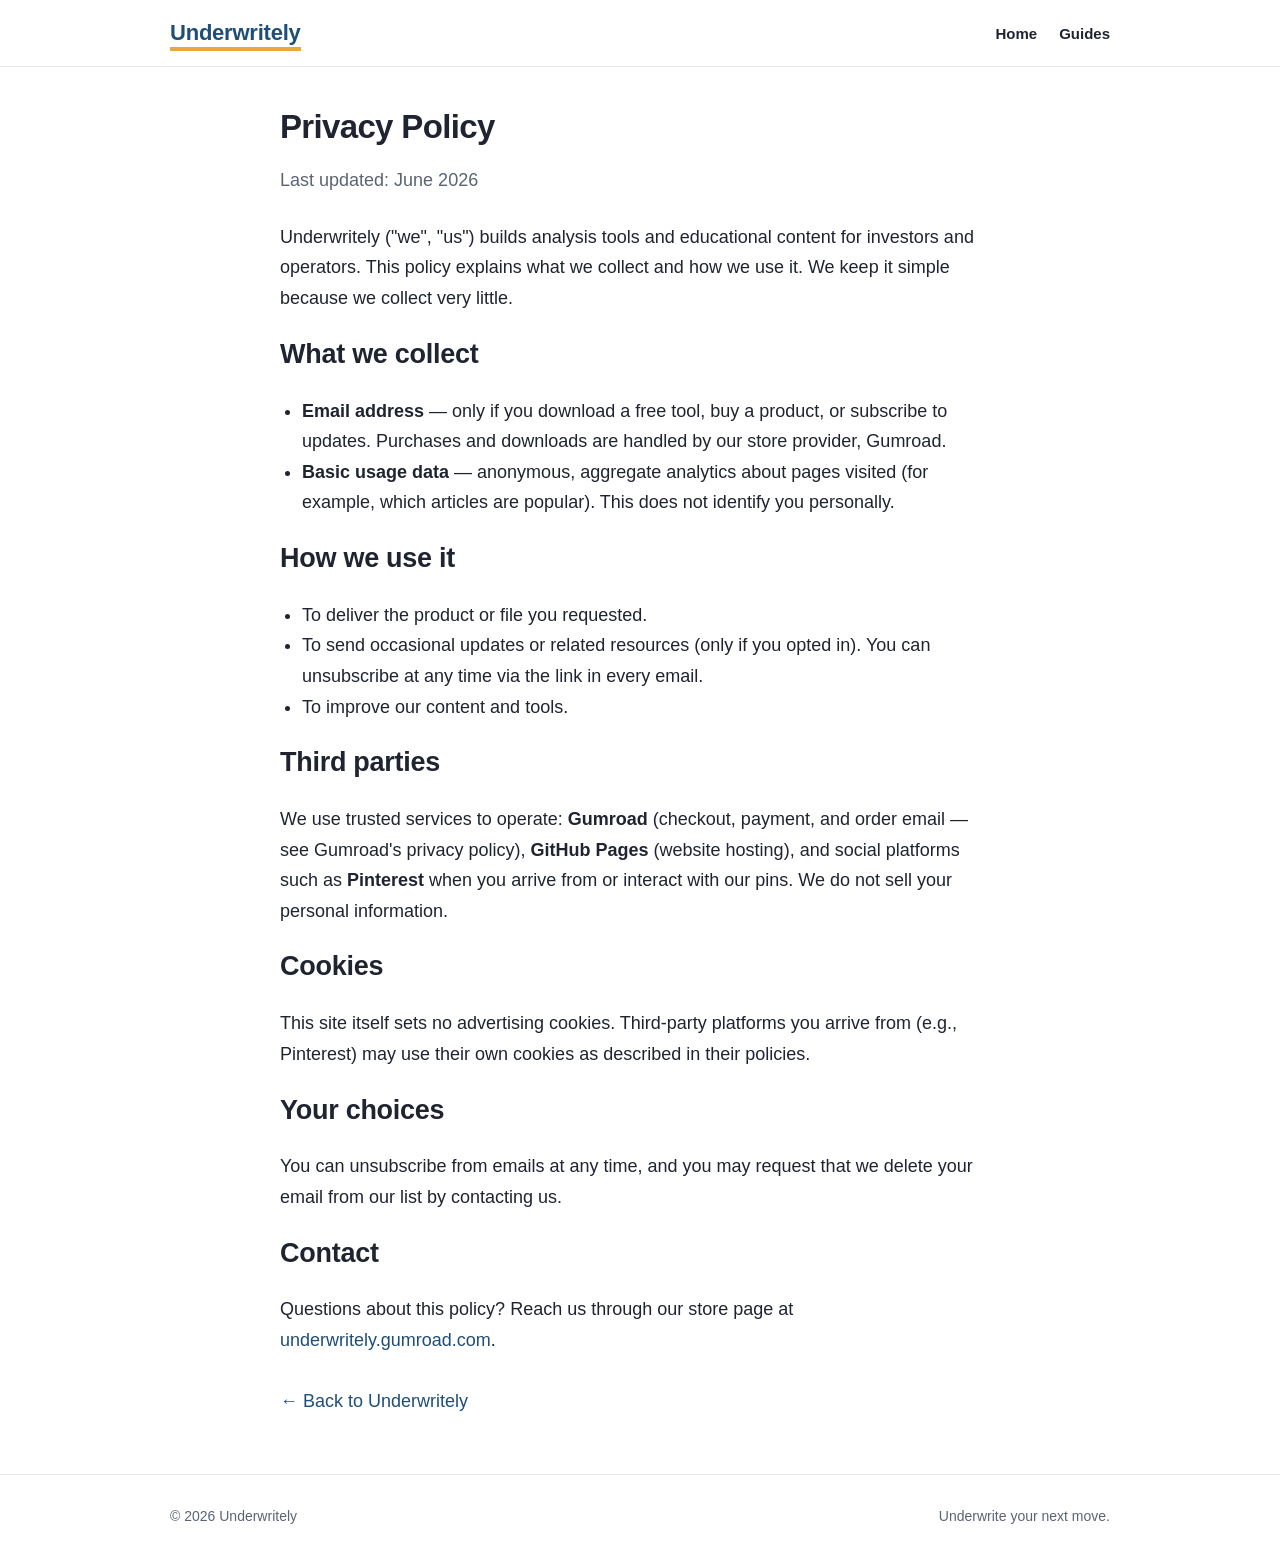
==== privacy.html @ 03f7e379 "Launch Underwritely site: homepage, 2 STR guides, privacy policy Co-Authored-By: Claude Opus 4.8 <no" ====
<!doctype html>
<html lang="en">
<head>
<meta charset="utf-8">
<meta name="viewport" content="width=device-width,initial-scale=1">
<title>Privacy Policy — Underwritely</title>
<meta name="description" content="Underwritely's privacy policy: what we collect, how we use it, and your choices.">
<link rel="canonical" href="https://underwritely.github.io/privacy.html">
<meta name="robots" content="noindex">
<link rel="stylesheet" href="assets/style.css">
</head>
<body>
<header class="site"><div class="wrap">
  <a href="index.html"><span class="brandmark">Underwritely</span></a>
  <nav><a href="index.html">Home</a><a href="index.html#guides">Guides</a></nav>
</div></header>

<div class="wrap"><article class="post">
<h1>Privacy Policy</h1>
<p class="meta">Last updated: June 2026</p>

<p>Underwritely ("we", "us") builds analysis tools and educational content for investors and operators. This policy explains what we collect and how we use it. We keep it simple because we collect very little.</p>

<h2>What we collect</h2>
<ul>
<li><strong>Email address</strong> — only if you download a free tool, buy a product, or subscribe to updates. Purchases and downloads are handled by our store provider, Gumroad.</li>
<li><strong>Basic usage data</strong> — anonymous, aggregate analytics about pages visited (for example, which articles are popular). This does not identify you personally.</li>
</ul>

<h2>How we use it</h2>
<ul>
<li>To deliver the product or file you requested.</li>
<li>To send occasional updates or related resources (only if you opted in). You can unsubscribe at any time via the link in every email.</li>
<li>To improve our content and tools.</li>
</ul>

<h2>Third parties</h2>
<p>We use trusted services to operate: <strong>Gumroad</strong> (checkout, payment, and order email — see Gumroad's privacy policy), <strong>GitHub Pages</strong> (website hosting), and social platforms such as <strong>Pinterest</strong> when you arrive from or interact with our pins. We do not sell your personal information.</p>

<h2>Cookies</h2>
<p>This site itself sets no advertising cookies. Third-party platforms you arrive from (e.g., Pinterest) may use their own cookies as described in their policies.</p>

<h2>Your choices</h2>
<p>You can unsubscribe from emails at any time, and you may request that we delete your email from our list by contacting us.</p>

<h2>Contact</h2>
<p>Questions about this policy? Reach us through our store page at <a href="https://underwritely.gumroad.com/">underwritely.gumroad.com</a>.</p>

<p style="margin-top:30px"><a href="index.html">← Back to Underwritely</a></p>
</article></div>

<footer class="site"><div class="wrap">
  <span>© 2026 Underwritely</span><span>Underwrite your next move.</span>
</div></footer>
</body>
</html>
---- assets/style.css ----
:root{
  --navy:#1F4E78; --navy-dark:#163A5A; --gold:#E8A93B; --ink:#1F2430;
  --muted:#5B6472; --line:#E3E7EF; --bg:#FFFFFF; --soft:#F3F6FB;
  --radius:14px; --wrap:760px;
}
*{box-sizing:border-box}
html{scroll-behavior:smooth}
body{margin:0;color:var(--ink);background:var(--bg);
  font-family:-apple-system,BlinkMacSystemFont,"Segoe UI","Helvetica Neue",Arial,sans-serif;
  line-height:1.7;font-size:18px;-webkit-font-smoothing:antialiased}
a{color:var(--navy);text-decoration:none}
a:hover{text-decoration:underline}
.wrap{max-width:var(--wrap);margin:0 auto;padding:0 20px}
header.site{border-bottom:1px solid var(--line);background:#fff;position:sticky;top:0;z-index:10}
header.site .wrap{display:flex;align-items:center;justify-content:space-between;height:66px;max-width:980px}
header.site img{height:38px;display:block}
.brandmark{font-weight:800;font-size:22px;color:var(--navy);letter-spacing:-.01em;border-bottom:4px solid var(--gold);padding-bottom:2px}
nav a{color:var(--ink);font-weight:600;font-size:15px;margin-left:22px}
.hero{background:linear-gradient(180deg,var(--soft),#fff);padding:64px 0 48px;text-align:center}
.hero .brandmark{font-size:46px;border-bottom-width:7px;padding-bottom:6px}
.hero p.tag{font-size:20px;color:var(--navy);font-weight:600;margin:22px 0 6px}
.hero p.lead{font-size:19px;color:var(--muted);max-width:620px;margin:0 auto 26px}
.btn{display:inline-block;background:var(--navy);color:#fff;font-weight:700;padding:14px 26px;border-radius:999px;font-size:17px}
.btn:hover{background:var(--navy-dark);text-decoration:none}
.btn.gold{background:var(--gold);color:var(--navy)}
.pill{display:inline-block;background:#EAF0F8;color:var(--navy);font-weight:700;font-size:13px;padding:6px 14px;border-radius:999px;margin-bottom:18px}
section{padding:46px 0}
h2{font-size:27px;letter-spacing:-.01em;margin:0 0 16px}
h3{font-size:20px;margin:26px 0 8px}
.grid{display:grid;grid-template-columns:repeat(3,1fr);gap:18px;margin-top:8px}
.card{border:1px solid var(--line);border-radius:var(--radius);padding:22px;background:#fff}
.card h3{margin:0 0 6px;font-size:18px}
.card p{margin:0;color:var(--muted);font-size:15px}
.center{text-align:center}
table{border-collapse:collapse;width:100%;margin:18px 0;font-size:16px}
th,td{border:1px solid var(--line);padding:10px 12px;text-align:left;vertical-align:top}
th{background:var(--soft)}
blockquote{border-left:4px solid var(--gold);margin:20px 0;padding:6px 18px;color:var(--muted);background:var(--soft)}
.cta{background:var(--soft);border:1px solid var(--line);border-radius:var(--radius);padding:30px;text-align:center;margin:34px 0}
.cta h2{margin-top:0}
article.post{padding:40px 0 10px}
article.post h1{font-size:33px;line-height:1.22;letter-spacing:-.02em;margin:0 0 10px}
.meta{color:var(--muted);font-size:15px;margin-bottom:26px}
article.post p,article.post li{font-size:18px}
article.post ul,article.post ol{padding-left:22px}
footer.site{border-top:1px solid var(--line);color:var(--muted);font-size:14px;padding:30px 0;margin-top:30px}
footer.site .wrap{max-width:980px;display:flex;justify-content:space-between;flex-wrap:wrap;gap:10px}
@media(max-width:680px){.hero .brandmark{font-size:34px}.grid{grid-template-columns:1fr}body{font-size:17px}nav a{margin-left:14px;font-size:14px}}
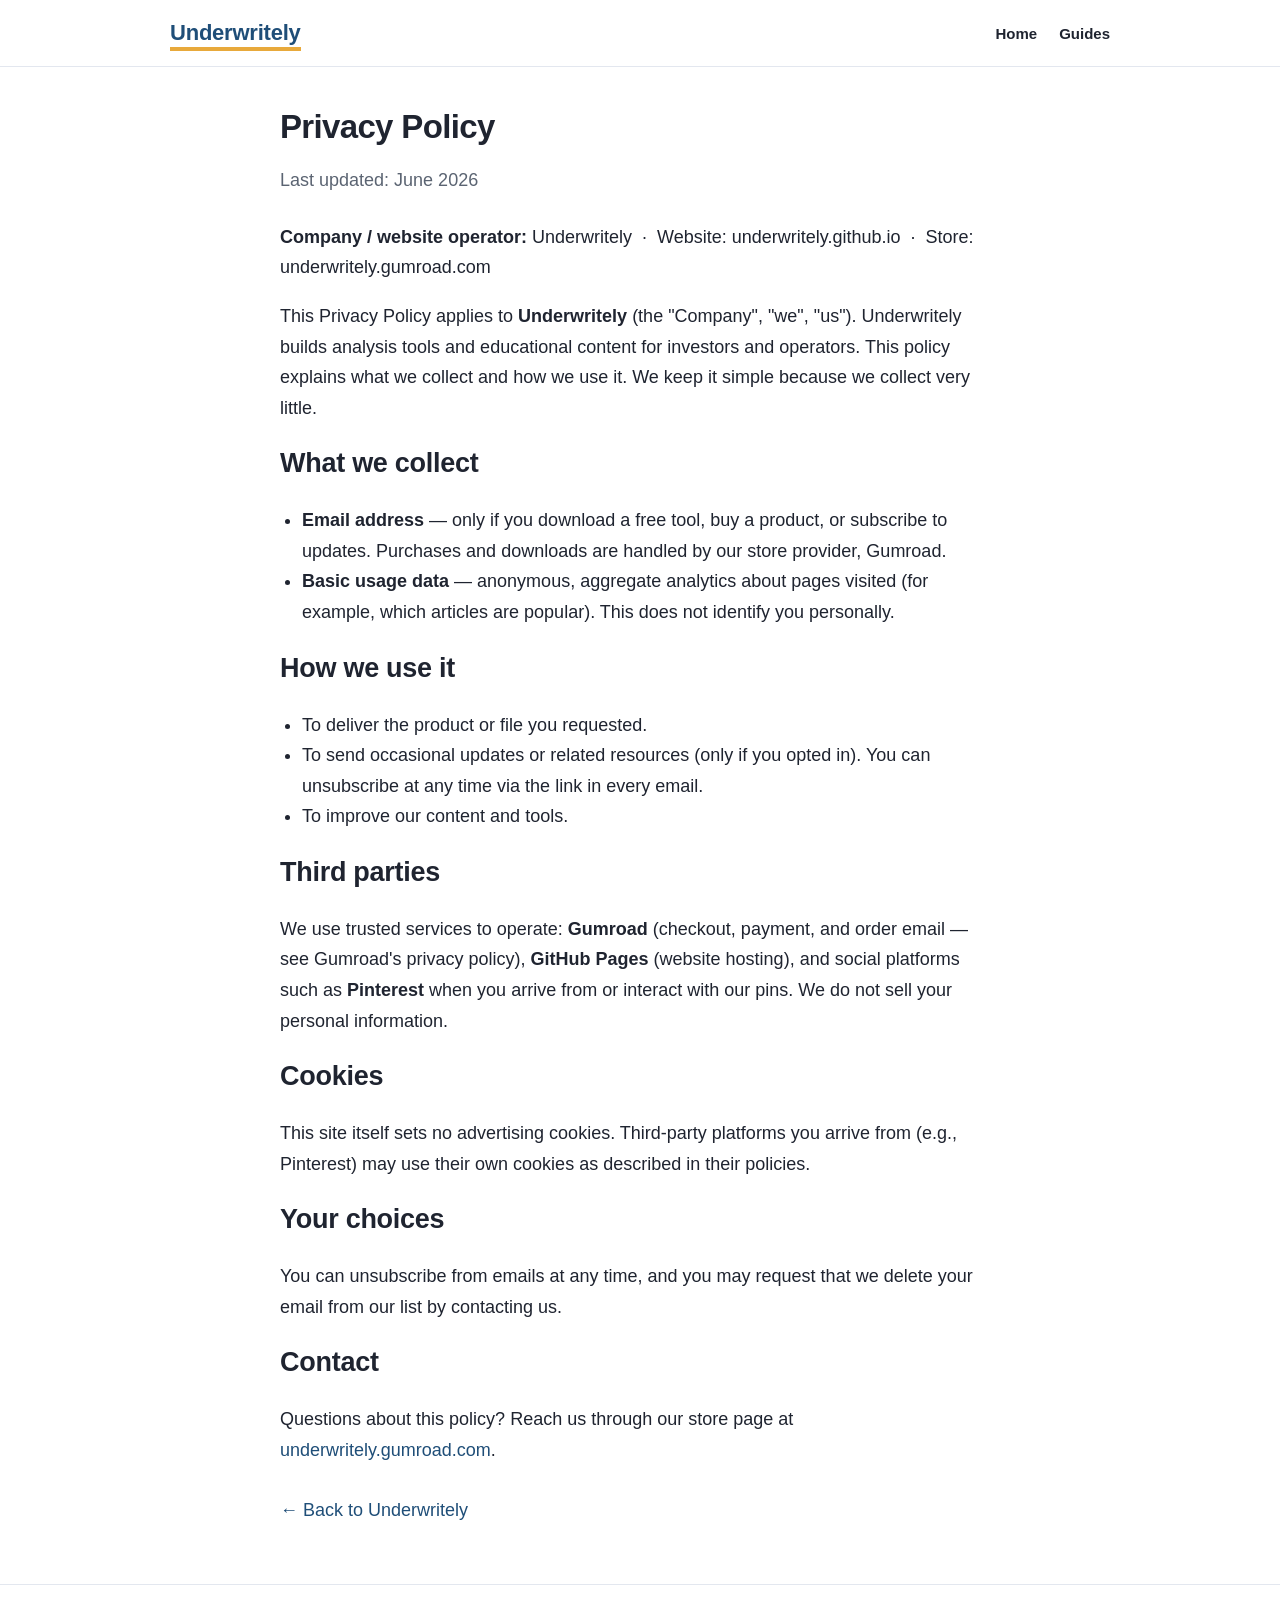
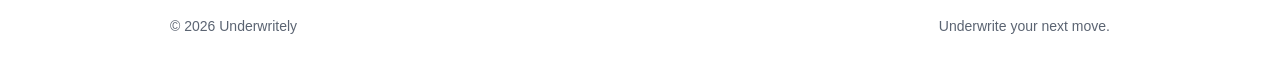
==== commit 1e5616a6: "Add explicit company name to privacy policy (Pinterest) Co-Authored-By: Claude Opus 4.8 <noreply@ant" ====
--- a/privacy.html
+++ b/privacy.html
@@ -19,7 +19,9 @@
 <h1>Privacy Policy</h1>
 <p class="meta">Last updated: June 2026</p>
 
-<p>Underwritely ("we", "us") builds analysis tools and educational content for investors and operators. This policy explains what we collect and how we use it. We keep it simple because we collect very little.</p>
+<p><strong>Company / website operator:</strong> Underwritely &nbsp;·&nbsp; Website: underwritely.github.io &nbsp;·&nbsp; Store: underwritely.gumroad.com</p>
+
+<p>This Privacy Policy applies to <strong>Underwritely</strong> (the "Company", "we", "us"). Underwritely builds analysis tools and educational content for investors and operators. This policy explains what we collect and how we use it. We keep it simple because we collect very little.</p>
 
 <h2>What we collect</h2>
 <ul>
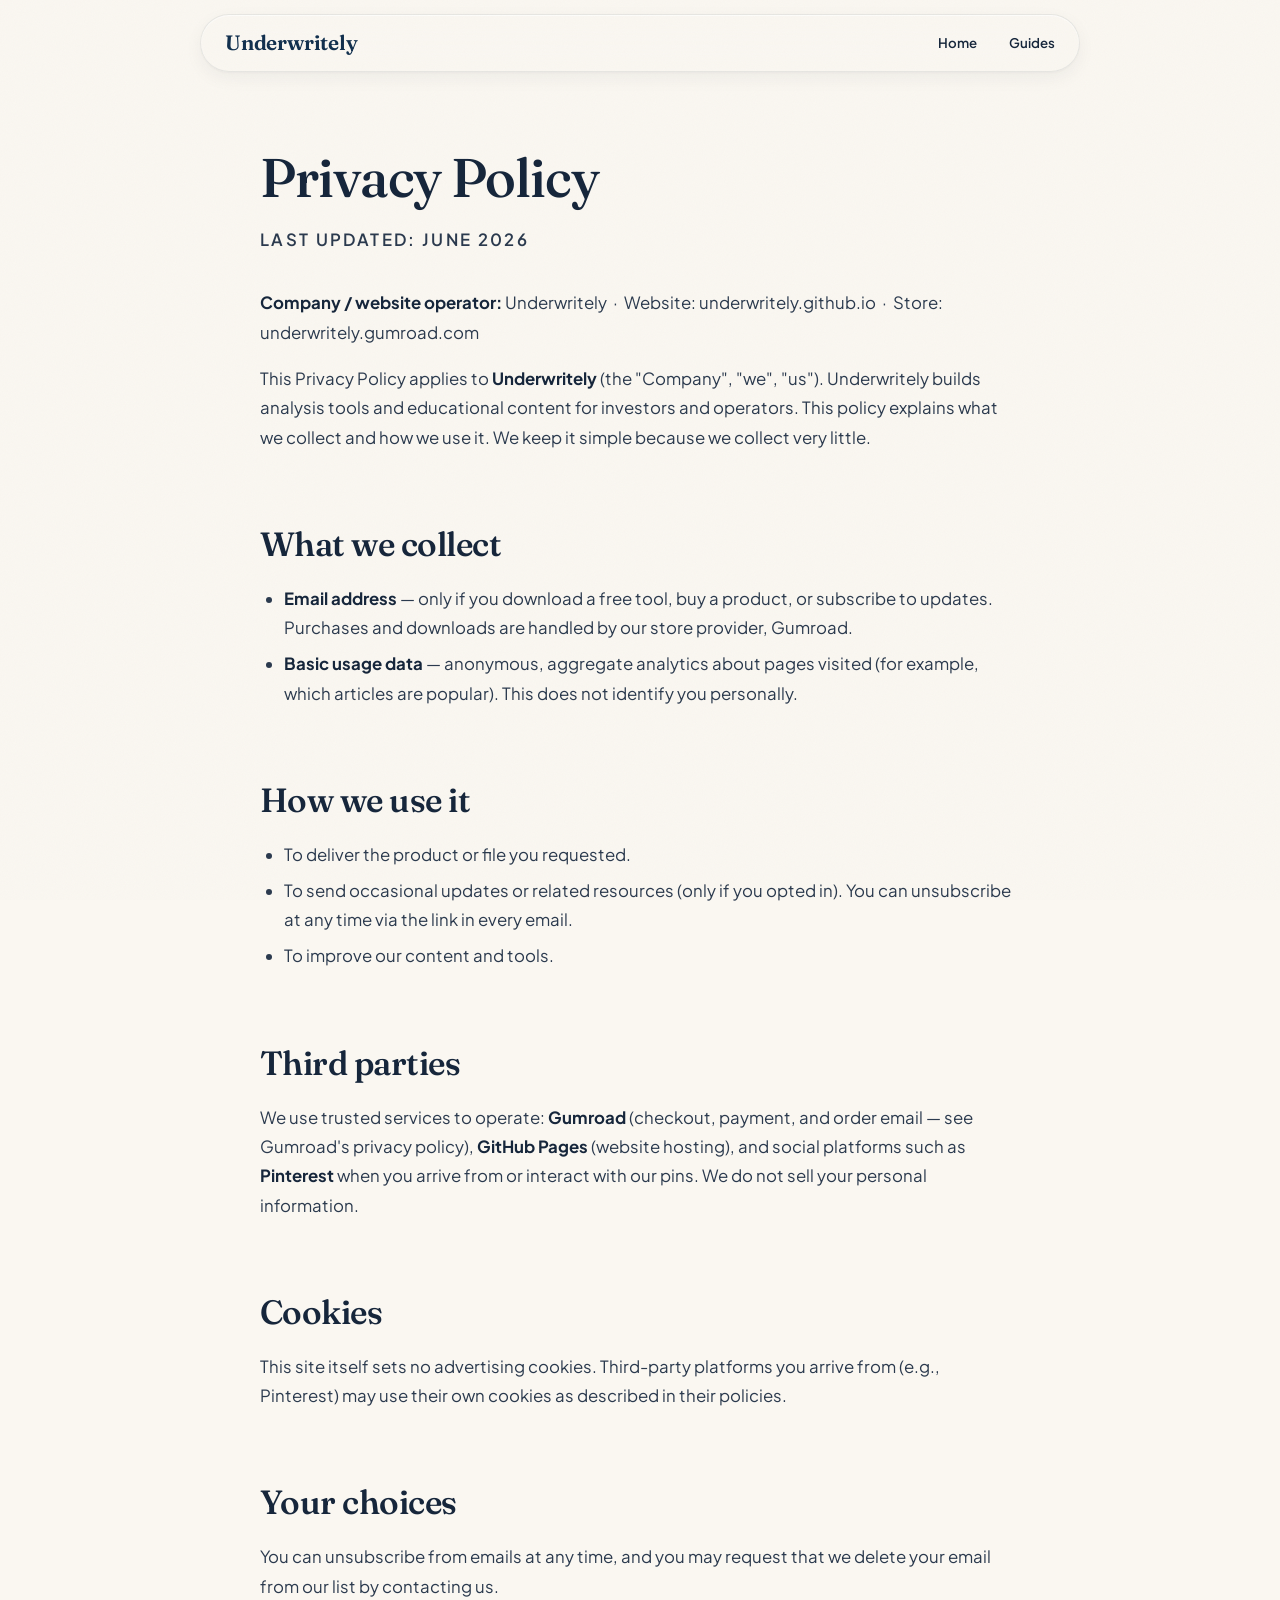
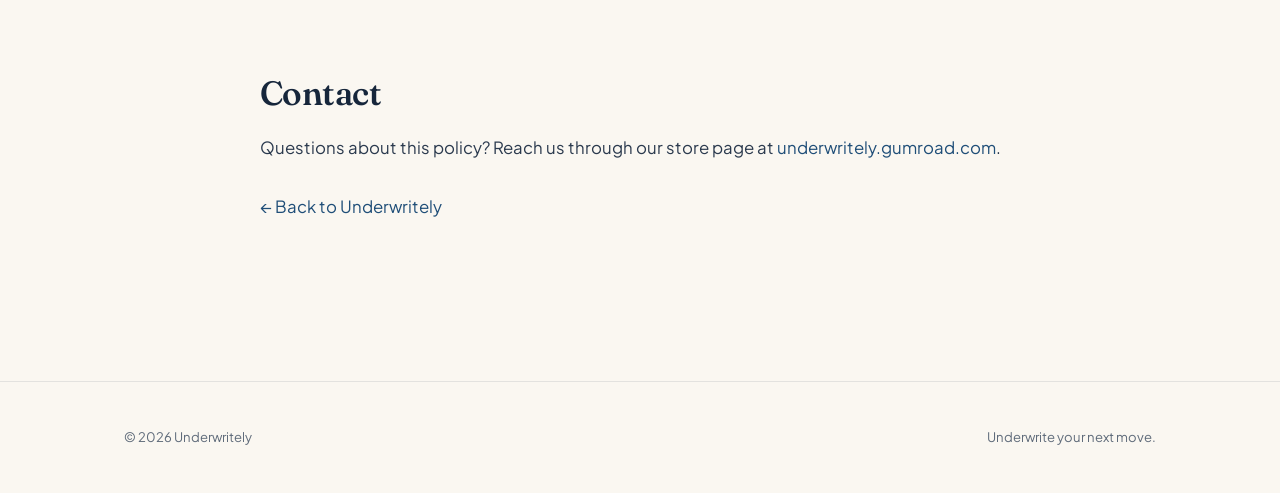
==== commit a67487ff: "feat: redesign site with editorial luxury design system - Rewrite shared stylesheet: Fraunces/Plus J" ====
--- a/privacy.html
+++ b/privacy.html
@@ -6,7 +6,9 @@
 <title>Privacy Policy — Underwritely</title>
 <meta name="description" content="Underwritely's privacy policy: what we collect, how we use it, and your choices.">
 <link rel="canonical" href="https://underwritely.github.io/privacy.html">
-<meta name="robots" content="noindex">
+<link rel="preconnect" href="https://fonts.googleapis.com">
+<link rel="preconnect" href="https://fonts.gstatic.com" crossorigin>
+<link href="https://fonts.googleapis.com/css2?family=Fraunces:ital,opsz,wght,9..144,400..700;1,9..144,400..700&family=Plus+Jakarta+Sans:wght..800&display=swap" rel="stylesheet">
 <link rel="stylesheet" href="assets/style.css">
 </head>
 <body>
--- a/assets/style.css
+++ b/assets/style.css
@@ -1,48 +1,431 @@
+/* ============================================================
+   Underwritely — Editorial Luxury design system
+   Warm paper, high-contrast serif display, navy/gold brand.
+   All legacy class names preserved (blog + privacy compatible).
+   ============================================================ */
+
 :root{
-  --navy:#1F4E78; --navy-dark:#163A5A; --gold:#E8A93B; --ink:#1F2430;
-  --muted:#5B6472; --line:#E3E7EF; --bg:#FFFFFF; --soft:#F3F6FB;
-  --radius:14px; --wrap:760px;
-}
+  /* palette */
+  --paper:#FAF7F1;
+  --paper-deep:#F2EDE2;
+  --ink:#16263B;
+  --navy:#1F4E78;
+  --navy-deep:#12304E;
+  --gold:#E8A93B;
+  --gold-soft:#F6E3BF;
+  --green:#2E7D32;
+  --red:#C62828;
+  --muted:#5F6B7A;
+  --hairline:rgba(22,38,59,.10);
+  --hairline-soft:rgba(22,38,59,.06);
+
+  /* legacy aliases (blog pages reference these) */
+  --soft:var(--paper-deep);
+  --line:var(--hairline);
+  --bg:var(--paper);
+  --navy-dark:var(--navy-deep);
+  --radius:1.25rem;
+
+  /* type */
+  --font-display:"Fraunces",Georgia,"Times New Roman",serif;
+  --font-body:"Plus Jakarta Sans","Avenir Next","Segoe UI",sans-serif;
+  --text-base:clamp(1.0rem,.95rem + .3vw,1.125rem);
+  --text-display:clamp(2.75rem,1.4rem + 5.2vw,5.25rem);
+  --text-h2:clamp(1.9rem,1.3rem + 2.2vw,2.9rem);
+
+  /* rhythm */
+  --space-section:clamp(5rem,3.5rem + 6vw,9rem);
+  --wrap:1080px;
+  --wrap-prose:760px;
+
+  /* motion */
+  --ease-lux:cubic-bezier(.32,.72,0,1);
+  --dur:.7s;
+
+  /* depth — soft diffused, never harsh */
+  --shadow-float:
+    0 1px 2px rgba(22,38,59,.04),
+    0 10px 30px rgba(22,38,59,.07),
+    0 30px 80px rgba(22,38,59,.08);
+  --shadow-rest:
+    0 1px 2px rgba(22,38,59,.03),
+    0 6px 18px rgba(22,38,59,.05);
+}
+
 *{box-sizing:border-box}
 html{scroll-behavior:smooth}
-body{margin:0;color:var(--ink);background:var(--bg);
-  font-family:-apple-system,BlinkMacSystemFont,"Segoe UI","Helvetica Neue",Arial,sans-serif;
-  line-height:1.7;font-size:18px;-webkit-font-smoothing:antialiased}
-a{color:var(--navy);text-decoration:none}
-a:hover{text-decoration:underline}
-.wrap{max-width:var(--wrap);margin:0 auto;padding:0 20px}
-header.site{border-bottom:1px solid var(--line);background:#fff;position:sticky;top:0;z-index:10}
-header.site .wrap{display:flex;align-items:center;justify-content:space-between;height:66px;max-width:980px}
-header.site img{height:38px;display:block}
-.brandmark{font-weight:800;font-size:22px;color:var(--navy);letter-spacing:-.01em;border-bottom:4px solid var(--gold);padding-bottom:2px}
-nav a{color:var(--ink);font-weight:600;font-size:15px;margin-left:22px}
-.hero{background:linear-gradient(180deg,var(--soft),#fff);padding:64px 0 48px;text-align:center}
-.hero .brandmark{font-size:46px;border-bottom-width:7px;padding-bottom:6px}
-.hero p.tag{font-size:20px;color:var(--navy);font-weight:600;margin:22px 0 6px}
-.hero p.lead{font-size:19px;color:var(--muted);max-width:620px;margin:0 auto 26px}
-.btn{display:inline-block;background:var(--navy);color:#fff;font-weight:700;padding:14px 26px;border-radius:999px;font-size:17px}
-.btn:hover{background:var(--navy-dark);text-decoration:none}
-.btn.gold{background:var(--gold);color:var(--navy)}
-.pill{display:inline-block;background:#EAF0F8;color:var(--navy);font-weight:700;font-size:13px;padding:6px 14px;border-radius:999px;margin-bottom:18px}
-section{padding:46px 0}
-h2{font-size:27px;letter-spacing:-.01em;margin:0 0 16px}
-h3{font-size:20px;margin:26px 0 8px}
-.grid{display:grid;grid-template-columns:repeat(3,1fr);gap:18px;margin-top:8px}
-.card{border:1px solid var(--line);border-radius:var(--radius);padding:22px;background:#fff}
-.card h3{margin:0 0 6px;font-size:18px}
-.card p{margin:0;color:var(--muted);font-size:15px}
+body{
+  margin:0;color:var(--ink);background:var(--paper);
+  font-family:var(--font-body);
+  font-size:var(--text-base);line-height:1.75;
+  -webkit-font-smoothing:antialiased;
+  text-rendering:optimizeLegibility;
+}
+
+/* film grain — fixed, non-interactive, above everything */
+body::after{
+  content:"";position:fixed;inset:0;z-index:90;pointer-events:none;
+  opacity:.035;mix-blend-mode:multiply;
+  background-image:url("data:image/svg+xml,%3Csvg xmlns='http://www.w3.org/2000/svg' width='160' height='160'%3E%3Cfilter id='n'%3E%3CfeTurbulence type='fractalNoise' baseFrequency='0.9' numOctaves='2'/%3E%3C/filter%3E%3Crect width='160' height='160' filter='url(%23n)'/%3E%3C/svg%3E");
+}
+
+a{color:var(--navy);text-decoration:none;transition:color var(--dur) var(--ease-lux)}
+a:hover{color:var(--navy-deep)}
+:focus-visible{outline:2px solid var(--gold);outline-offset:3px;border-radius:4px}
+::selection{background:var(--gold-soft);color:var(--ink)}
+
+.wrap{max-width:var(--wrap);margin:0 auto;padding:0 24px}
+
+h1,h2,h3{font-family:var(--font-display);font-weight:560;letter-spacing:-.015em;line-height:1.12;margin:0 0 .6em}
+h2{font-size:var(--text-h2)}
+h3{font-size:1.35rem;line-height:1.3}
+em{font-style:italic}
+code{
+  font-family:ui-monospace,"SF Mono",Menlo,monospace;font-size:.86em;
+  background:var(--paper-deep);border:1px solid var(--hairline-soft);
+  padding:.12em .45em;border-radius:.45em;white-space:nowrap;
+}
+@media(max-width:680px){code{white-space:normal}}
+
+/* ============ floating pill nav (shared across all pages) ============ */
+header.site{
+  position:sticky;top:0;z-index:50;
+  background:transparent;border:0;
+  padding:14px 16px 6px;
+}
+header.site .wrap{
+  display:flex;align-items:center;justify-content:space-between;
+  max-width:880px;height:58px;padding:0 10px 0 24px;
+  background:rgba(250,247,241,.72);
+  backdrop-filter:blur(18px);-webkit-backdrop-filter:blur(18px);
+  border:1px solid rgba(22,38,59,.08);
+  border-radius:999px;
+  box-shadow:var(--shadow-rest), inset 0 1px 1px rgba(255,255,255,.7);
+}
+.brandmark{
+  font-family:var(--font-display);font-weight:620;font-size:1.3rem;
+  color:var(--navy-deep);letter-spacing:-.01em;
+  border:0;padding:0;
+}
+header.site a:has(.brandmark){display:inline-flex;align-items:center}
+nav{display:flex;align-items:center;gap:4px}
+nav a{
+  color:var(--ink);font-weight:600;font-size:.83rem;margin:0;
+  padding:8px 14px;border-radius:999px;
+  transition:background var(--dur) var(--ease-lux),color var(--dur) var(--ease-lux);
+}
+nav a:hover{background:rgba(22,38,59,.06);color:var(--navy-deep)}
+nav a.nav-cta{background:var(--navy);color:#fff}
+nav a.nav-cta:hover{background:var(--navy-deep);color:#fff}
+
+/* ============ buttons — island pills + nested trailing icon ============ */
+.btn{
+  display:inline-flex;align-items:center;gap:12px;
+  background:var(--navy);color:#fff;
+  font-weight:700;font-size:.97rem;letter-spacing:.005em;
+  padding:10px 12px 10px 24px;border-radius:999px;
+  box-shadow:var(--shadow-rest), inset 0 1px 1px rgba(255,255,255,.18);
+  transition:transform var(--dur) var(--ease-lux),background var(--dur) var(--ease-lux),box-shadow var(--dur) var(--ease-lux);
+}
+.btn:hover{background:var(--navy-deep);color:#fff;text-decoration:none;transform:translateY(-1px);box-shadow:var(--shadow-float)}
+.btn:active{transform:scale(.98)}
+.btn .btn-ico{
+  display:inline-flex;align-items:center;justify-content:center;
+  width:30px;height:30px;border-radius:999px;
+  background:rgba(255,255,255,.16);font-size:.9rem;
+  transition:transform var(--dur) var(--ease-lux);
+}
+.btn:hover .btn-ico{transform:translate(2px,-1px) scale(1.06)}
+.btn.gold{background:var(--gold);color:var(--navy-deep)}
+.btn.gold:hover{background:#DD9B25;color:var(--navy-deep)}
+.btn.gold .btn-ico{background:rgba(18,48,78,.12)}
+.btn.ghost{
+  background:transparent;color:var(--navy-deep);
+  border:1px solid var(--hairline);box-shadow:none;
+}
+.btn.ghost:hover{background:rgba(22,38,59,.05);transform:translateY(-1px)}
+.btn.ghost .btn-ico{background:rgba(22,38,59,.07)}
+/* legacy buttons without nested icon (blog CTAs) still read premium */
+.cta .btn{padding:13px 26px}
+
+/* eyebrow tag */
+.pill{
+  display:inline-flex;align-items:center;gap:8px;
+  background:transparent;color:var(--navy);
+  font-weight:600;font-size:.65rem;letter-spacing:.22em;text-transform:uppercase;
+  padding:7px 16px;border-radius:999px;border:1px solid var(--hairline);
+  margin-bottom:26px;
+}
+.pill::before{content:"";width:5px;height:5px;border-radius:99px;background:var(--gold)}
+
+/* ============ sections ============ */
+section{padding:var(--space-section) 0}
 .center{text-align:center}
-table{border-collapse:collapse;width:100%;margin:18px 0;font-size:16px}
-th,td{border:1px solid var(--line);padding:10px 12px;text-align:left;vertical-align:top}
-th{background:var(--soft)}
-blockquote{border-left:4px solid var(--gold);margin:20px 0;padding:6px 18px;color:var(--muted);background:var(--soft)}
-.cta{background:var(--soft);border:1px solid var(--line);border-radius:var(--radius);padding:30px;text-align:center;margin:34px 0}
-.cta h2{margin-top:0}
-article.post{padding:40px 0 10px}
-article.post h1{font-size:33px;line-height:1.22;letter-spacing:-.02em;margin:0 0 10px}
-.meta{color:var(--muted);font-size:15px;margin-bottom:26px}
-article.post p,article.post li{font-size:18px}
-article.post ul,article.post ol{padding-left:22px}
-footer.site{border-top:1px solid var(--line);color:var(--muted);font-size:14px;padding:30px 0;margin-top:30px}
-footer.site .wrap{max-width:980px;display:flex;justify-content:space-between;flex-wrap:wrap;gap:10px}
-@media(max-width:680px){.hero .brandmark{font-size:34px}.grid{grid-template-columns:1fr}body{font-size:17px}nav a{margin-left:14px;font-size:14px}}
+.kicker{
+  font-size:.65rem;letter-spacing:.24em;text-transform:uppercase;
+  font-weight:700;color:var(--muted);margin:0 0 14px;
+}
+.section-head{max-width:620px;margin-bottom:clamp(2.5rem,2rem + 2vw,4rem)}
+.section-head p{color:var(--muted);margin:0;font-size:1.05rem}
+
+/* ============ hero — editorial split ============ */
+.hero{padding:clamp(4rem,3rem + 4vw,7rem) 0 var(--space-section);background:transparent;text-align:left}
+.hero-split{
+  display:grid;grid-template-columns:minmax(0,7fr) minmax(0,5fr);
+  gap:clamp(2.5rem,2rem + 3vw,5rem);align-items:center;
+}
+.hero h1{
+  font-size:var(--text-display);font-weight:480;line-height:1.04;
+  letter-spacing:-.025em;margin:0 0 .45em;
+}
+.hero h1 .accent{
+  font-style:italic;font-weight:430;color:var(--navy);
+  background:linear-gradient(0deg,var(--gold-soft) 0 .28em,transparent .28em);
+}
+.hero .lead{
+  font-size:clamp(1.05rem,1rem + .4vw,1.2rem);color:var(--muted);
+  max-width:34em;margin:0 0 2.2rem;
+}
+.hero-actions{display:flex;flex-wrap:wrap;gap:14px;align-items:center}
+.hero-note{font-size:.8rem;color:var(--muted);margin-top:18px}
+
+/* verdict card stack (hero visual) */
+.verdict-stack{position:relative;min-height:380px}
+.verdict-back{
+  position:absolute;inset:8% -4% auto auto;width:78%;
+  transform:rotate(3.5deg);
+  background:var(--paper-deep);border:1px solid var(--hairline-soft);
+  border-radius:1.6rem;padding:22px 26px;
+  box-shadow:var(--shadow-rest);
+  color:var(--muted);font-size:.8rem;
+}
+.verdict-back .verdict-chip{background:rgba(198,40,40,.1);color:var(--red)}
+/* double-bezel: outer shell */
+.shell{
+  background:rgba(22,38,59,.045);
+  border:1px solid var(--hairline-soft);
+  border-radius:2rem;padding:.45rem;
+  box-shadow:var(--shadow-float);
+}
+.shell>.core{
+  background:#FFFDF9;
+  border:1px solid rgba(22,38,59,.05);
+  border-radius:calc(2rem - .45rem);
+  box-shadow:inset 0 1px 1px rgba(255,255,255,.9);
+}
+.verdict-shell{position:relative;width:92%;transform:rotate(-1.2deg)}
+.verdict-card{padding:26px 28px}
+.verdict-head{
+  display:flex;align-items:center;justify-content:space-between;
+  padding-bottom:16px;border-bottom:1px solid var(--hairline-soft);
+}
+.verdict-head span:first-child{
+  font-size:.65rem;letter-spacing:.2em;text-transform:uppercase;font-weight:700;color:var(--muted);
+}
+.verdict-chip{
+  font-weight:800;font-size:.8rem;letter-spacing:.08em;
+  background:rgba(46,125,50,.12);color:var(--green);
+  padding:5px 14px;border-radius:999px;
+}
+.verdict-metrics{list-style:none;margin:0;padding:8px 0 0}
+.verdict-metrics li{
+  display:flex;align-items:baseline;justify-content:space-between;
+  padding:11px 0;border-bottom:1px solid var(--hairline-soft);
+  font-size:.86rem;color:var(--muted);
+}
+.verdict-metrics li:last-child{border-bottom:0}
+.verdict-metrics strong{
+  font-family:var(--font-display);font-size:1.25rem;font-weight:600;color:var(--ink);
+  font-variant-numeric:tabular-nums;
+}
+.verdict-foot{
+  margin-top:6px;padding-top:14px;border-top:1px solid var(--hairline-soft);
+  font-size:.72rem;color:var(--muted);display:flex;justify-content:space-between;
+}
+
+/* ============ bento feature grid ============ */
+.grid{
+  display:grid;grid-template-columns:repeat(12,1fr);
+  gap:18px;margin-top:8px;
+}
+.card{
+  grid-column:span 4;
+  background:rgba(22,38,59,.045);
+  border:1px solid var(--hairline-soft);
+  border-radius:1.75rem;padding:.4rem;
+  box-shadow:var(--shadow-rest);
+  transition:transform var(--dur) var(--ease-lux),box-shadow var(--dur) var(--ease-lux);
+}
+.card:hover{transform:translateY(-4px);box-shadow:var(--shadow-float)}
+.card-core{
+  background:#FFFDF9;border:1px solid rgba(22,38,59,.05);
+  border-radius:calc(1.75rem - .4rem);
+  box-shadow:inset 0 1px 1px rgba(255,255,255,.9);
+  padding:26px 26px 28px;height:100%;
+}
+.card.span-7{grid-column:span 7}
+.card.span-5{grid-column:span 5}
+.card.span-12{grid-column:span 12}
+.card .card-no{
+  font-family:var(--font-display);font-style:italic;font-weight:430;
+  font-size:.95rem;color:var(--gold);display:block;margin-bottom:14px;
+}
+.card h3{margin:0 0 8px;font-size:1.3rem}
+.card p{margin:0;color:var(--muted);font-size:.95rem}
+/* legacy 3-card fallback (if .card used without core wrapper) */
+.card>h3:first-child{padding:20px 22px 0}
+.card>h3:first-child~p{padding:0 22px 22px}
+
+/* ============ tools / product cards ============ */
+.tools-band{background:var(--paper-deep);border-top:1px solid var(--hairline-soft);border-bottom:1px solid var(--hairline-soft)}
+.tool-grid{display:grid;grid-template-columns:repeat(12,1fr);gap:18px}
+.tool{grid-column:span 6}
+.tool .card-core{display:flex;flex-direction:column;gap:14px;padding:30px}
+.tool-tag{
+  align-self:flex-start;font-size:.62rem;letter-spacing:.2em;text-transform:uppercase;
+  font-weight:700;padding:6px 13px;border-radius:999px;
+  background:rgba(22,38,59,.06);color:var(--muted);
+}
+.tool h3{margin:0;font-size:1.55rem}
+.tool .price{
+  font-family:var(--font-display);font-size:2.1rem;font-weight:560;
+  color:var(--ink);line-height:1;
+}
+.tool .price small{font-family:var(--font-body);font-size:.78rem;font-weight:600;color:var(--muted);margin-left:8px}
+.tool p{margin:0;color:var(--muted);font-size:.95rem;flex:1}
+.tool .btn{align-self:flex-start;margin-top:6px}
+/* flagship — deep navy core */
+.tool.flagship .card-core{
+  background:linear-gradient(160deg,#1A3B5E 0%,var(--navy-deep) 70%);
+  border-color:rgba(255,255,255,.08);
+  box-shadow:inset 0 1px 1px rgba(255,255,255,.12);
+}
+.tool.flagship h3,.tool.flagship .price{color:#FBF8F1}
+.tool.flagship p{color:rgba(251,248,241,.72)}
+.tool.flagship .price small{color:rgba(251,248,241,.6)}
+.tool.flagship .tool-tag{background:rgba(232,169,59,.18);color:var(--gold)}
+.tool-list{list-style:none;margin:0;padding:0;font-size:.85rem;color:rgba(251,248,241,.78)}
+.tool-list li{padding:7px 0;border-bottom:1px solid rgba(255,255,255,.08);display:flex;gap:10px}
+.tool-list li:last-child{border-bottom:0}
+.tool-list li::before{content:"—";color:var(--gold)}
+
+/* ============ guides — editorial index ============ */
+.guide-list{border-top:1px solid var(--hairline)}
+.guide-list a{
+  display:flex;align-items:baseline;gap:clamp(16px,3vw,38px);
+  padding:26px 6px;border-bottom:1px solid var(--hairline);
+  color:var(--ink);
+  transition:padding var(--dur) var(--ease-lux),background var(--dur) var(--ease-lux);
+}
+.guide-list a:hover{background:rgba(22,38,59,.025);padding-left:14px}
+.guide-no{
+  font-family:var(--font-display);font-style:italic;font-weight:430;
+  color:var(--gold);font-size:1rem;min-width:2.2em;
+}
+.guide-title{
+  font-family:var(--font-display);font-weight:540;
+  font-size:clamp(1.15rem,1rem + 1vw,1.7rem);line-height:1.25;flex:1;
+  letter-spacing:-.01em;
+}
+.guide-arrow{
+  font-size:1.1rem;color:var(--muted);
+  transition:transform var(--dur) var(--ease-lux),color var(--dur) var(--ease-lux);
+}
+.guide-list a:hover .guide-arrow{transform:translateX(6px);color:var(--navy)}
+
+/* ============ article / blog pages ============ */
+article.post{padding:clamp(3rem,2rem + 3vw,5rem) 0 10px;max-width:var(--wrap-prose);margin:0 auto}
+article.post h1{
+  font-size:clamp(2.1rem,1.4rem + 3vw,3.4rem);font-weight:520;
+  line-height:1.1;letter-spacing:-.02em;margin:0 0 14px;
+}
+article.post h2{font-size:clamp(1.5rem,1.2rem + 1.4vw,2.1rem);margin-top:2.2em}
+.meta{
+  color:var(--muted);font-size:.78rem;font-weight:600;
+  letter-spacing:.14em;text-transform:uppercase;margin-bottom:34px;
+}
+article.post p,article.post li{font-size:1.05rem;color:#2B3A4E}
+article.post ul,article.post ol{padding-left:24px}
+article.post li{margin-bottom:.4em}
+article.post strong{color:var(--ink)}
+
+/* tables — hairline rows, no boxed grid */
+table{border-collapse:collapse;width:100%;margin:26px 0;font-size:.93rem}
+th,td{border:0;border-bottom:1px solid var(--hairline);padding:13px 14px;text-align:left;vertical-align:top}
+th{
+  background:transparent;font-size:.68rem;letter-spacing:.16em;
+  text-transform:uppercase;color:var(--muted);font-weight:700;
+  border-bottom:1px solid var(--ink);
+}
+tr:hover td{background:rgba(22,38,59,.02)}
+
+/* pull-quote */
+blockquote{
+  border:0;margin:2.4em 0;padding:0 0 0 26px;
+  border-left:2px solid var(--gold);background:transparent;
+  font-family:var(--font-display);font-style:italic;font-weight:460;
+  font-size:1.25rem;line-height:1.5;color:var(--navy-deep);
+}
+
+/* CTA band (blog) — double-bezel via offset outline */
+.cta{
+  background:#FFFDF9;border:1px solid rgba(22,38,59,.05);
+  border-radius:1.75rem;padding:clamp(28px,4vw,44px);
+  text-align:center;margin:54px 0 34px;
+  outline:1px solid var(--hairline-soft);outline-offset:6px;
+  box-shadow:var(--shadow-rest), inset 0 1px 1px rgba(255,255,255,.9);
+}
+.cta h2{margin-top:0;font-size:1.7rem}
+.cta p{color:var(--muted)}
+.cta p:last-child{display:flex;flex-wrap:wrap;gap:12px;justify-content:center;margin-bottom:0}
+
+/* ============ footer ============ */
+footer.site{
+  border-top:1px solid var(--hairline);color:var(--muted);font-size:.82rem;
+  padding:44px 0;margin-top:var(--space-section);background:transparent;
+}
+footer.site .wrap{
+  max-width:var(--wrap);display:flex;justify-content:space-between;
+  align-items:baseline;flex-wrap:wrap;gap:12px;
+}
+footer.site .foot-brand{font-family:var(--font-display);font-weight:600;font-size:1rem;color:var(--navy-deep)}
+footer.site a{color:var(--muted);text-decoration:underline;text-underline-offset:3px}
+footer.site a:hover{color:var(--navy)}
+
+/* ============ scroll reveal (progressive enhancement) ============ */
+html.js .reveal{
+  opacity:0;transform:translateY(28px);filter:blur(6px);
+  transition:opacity .9s var(--ease-lux),transform .9s var(--ease-lux),filter .9s var(--ease-lux);
+  transition-delay:var(--reveal-delay,0s);
+  will-change:transform,opacity;
+}
+html.js .reveal.is-in{opacity:1;transform:none;filter:none;will-change:auto}
+
+/* ============ responsive ============ */
+@media(max-width:880px){
+  .hero-split{grid-template-columns:1fr;gap:3rem}
+  .verdict-stack{max-width:440px}
+  .card,.card.span-7,.card.span-5,.card.span-12{grid-column:span 12}
+  .tool{grid-column:span 12}
+  nav a{padding:8px 10px;font-size:.78rem}
+}
+@media(max-width:680px){
+  .wrap{padding:0 18px}
+  header.site{padding:10px 10px 4px}
+  header.site .wrap{height:52px;padding:0 8px 0 18px}
+  .brandmark{font-size:1.12rem}
+  nav a.nav-cta{display:none}
+  .hero-actions .btn{width:100%;justify-content:space-between}
+  .verdict-stack{min-height:0}
+  .verdict-back{display:none}
+  .verdict-shell{width:100%;transform:none}
+  .guide-list a{gap:14px;padding:20px 2px}
+  footer.site .wrap{flex-direction:column}
+}
+
+/* ============ reduced motion ============ */
+@media(prefers-reduced-motion:reduce){
+  html{scroll-behavior:auto}
+  *,*::before,*::after{transition-duration:.01ms!important;animation-duration:.01ms!important}
+  html.js .reveal{opacity:1;transform:none;filter:none}
+}
